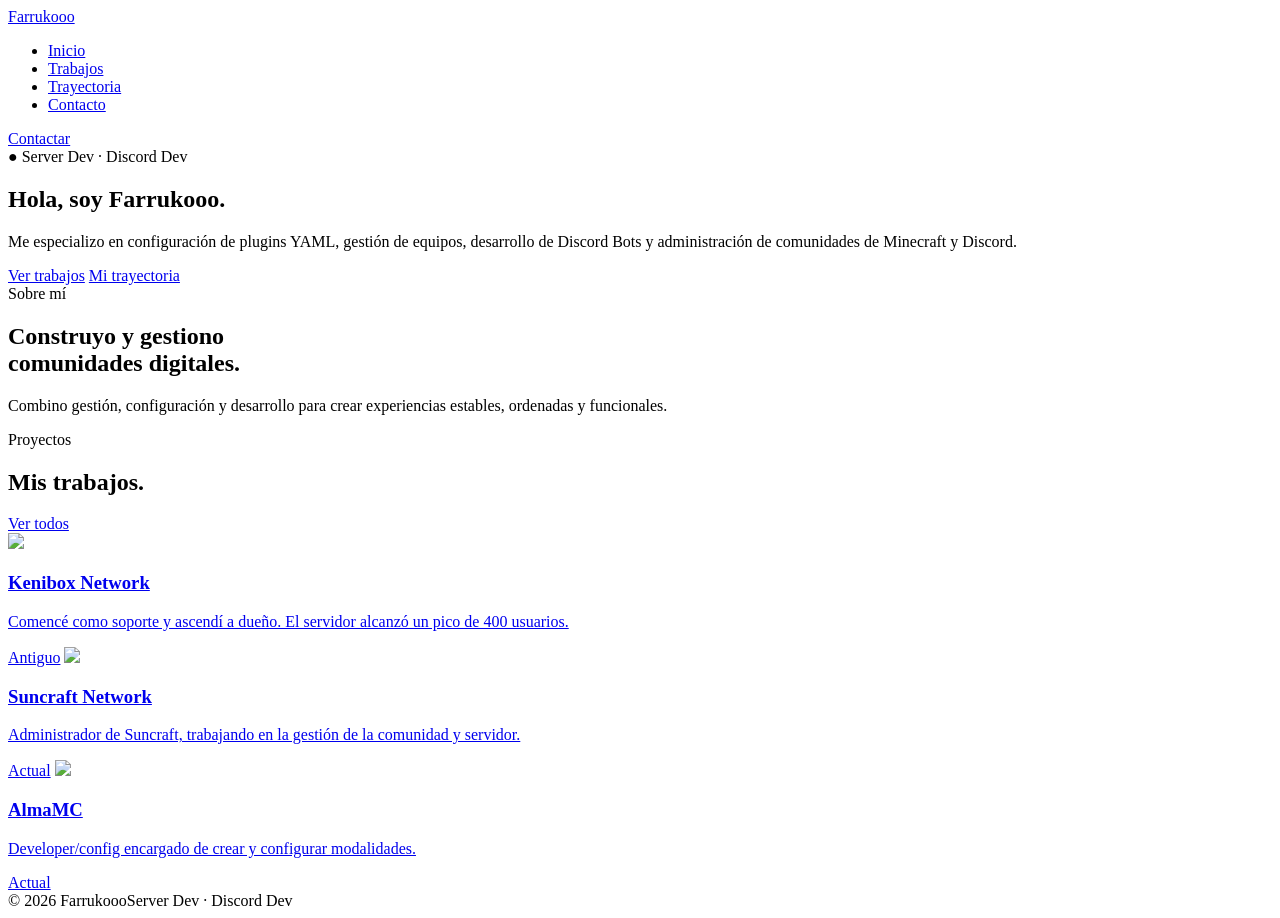
==== index.html @ a488be3b "Add files via upload" ====
<!DOCTYPE html>
<html lang="es">
<head>
<meta charset="UTF-8"><meta name="viewport" content="width=device-width,initial-scale=1.0">
<title>Farrukooo | Portafolio</title><link rel="stylesheet" href="css/style.css">
</head>
<body>
<header><div class="container navbar">
<a class="brand" href="index.html"><span class="brand-dot"></span>Farrukooo</a>
<div class="nav-wrap"><nav><ul><span class="nav-indicator"></span>
<li><a class="active" href="index.html">Inicio</a></li>
<li><a href="trabajos.html">Trabajos</a></li>
<li><a href="trayectoria.html">Trayectoria</a></li>
<li><a href="contacto.html">Contacto</a></li>
</ul></nav></div>
<a class="header-contact" href="contacto.html">Contactar</a>
</div></header>

<main>
<section class="container hero">
<div>
<div class="eyebrow reveal"><span>●</span> Server Dev · Discord Dev</div>
<h1 class="reveal delay-1">Hola, soy <span>Farrukooo</span>.</h1>
<p class="hero-copy reveal delay-2">Me especializo en configuración de plugins YAML, gestión de equipos, desarrollo de Discord Bots y administración de comunidades de Minecraft y Discord.</p>
<div class="hero-actions reveal delay-3">
<a class="btn btn-primary" href="trabajos.html">Ver trabajos</a>
<a class="btn btn-ghost" href="trayectoria.html">Mi trayectoria</a>
</div>
</div>
</section>

<section class="section container">
<div class="section-head reveal">
<div><div class="section-label">Sobre mí</div><h2>Construyo y gestiono<br>comunidades digitales.</h2></div>
<p class="section-sub">Combino gestión, configuración y desarrollo para crear experiencias estables, ordenadas y funcionales.</p>
</div>
</section>

<section class="section container">
<div class="section-head reveal"><div><div class="section-label">Proyectos</div><h2>Mis trabajos.</h2></div><a class="btn btn-ghost" href="trabajos.html">Ver todos</a></div>
<div class="grid">
<a class="card reveal" href="trabajos.html"><img class="project-icon" src="https://cdn.discordapp.com/attachments/1121531934187724883/1486123472835969155/c398f532c30b115a884fea7037d80471.png"><h3>Kenibox Network</h3><p>Comencé como soporte y ascendí a dueño. El servidor alcanzó un pico de 400 usuarios.</p><span class="tag">Antiguo</span></a>
<a class="card reveal delay-1" href="trabajos.html"><img class="project-icon" src="https://images-ext-1.discordapp.net/external/7rBYYv9gVdGNeCVzFU2LZs3egImVNwOP061Xk69FrPs/https/cdn.discordapp.com/icons/1119027195357175953/c9e4e07fd859b732202cda95d8db2d43.png"><h3>Suncraft Network</h3><p>Administrador de Suncraft, trabajando en la gestión de la comunidad y servidor.</p><span class="tag">Actual</span></a>
<a class="card reveal delay-2" href="trabajos.html"><img class="project-icon" src="https://cdn.discordapp.com/icons/1469905316601921680/dad32dfc8743d1dbb9c9a329b0631491.png"><h3>AlmaMC</h3><p>Developer/config encargado de crear y configurar modalidades.</p><span class="tag">Actual</span></a>
</div>
</section>
</main>

<footer><div class="container footer-inner"><span>© 2026 Farrukooo</span><span>Server Dev · Discord Dev</span></div></footer>
<script src="js/script.js"></script>
</body></html>
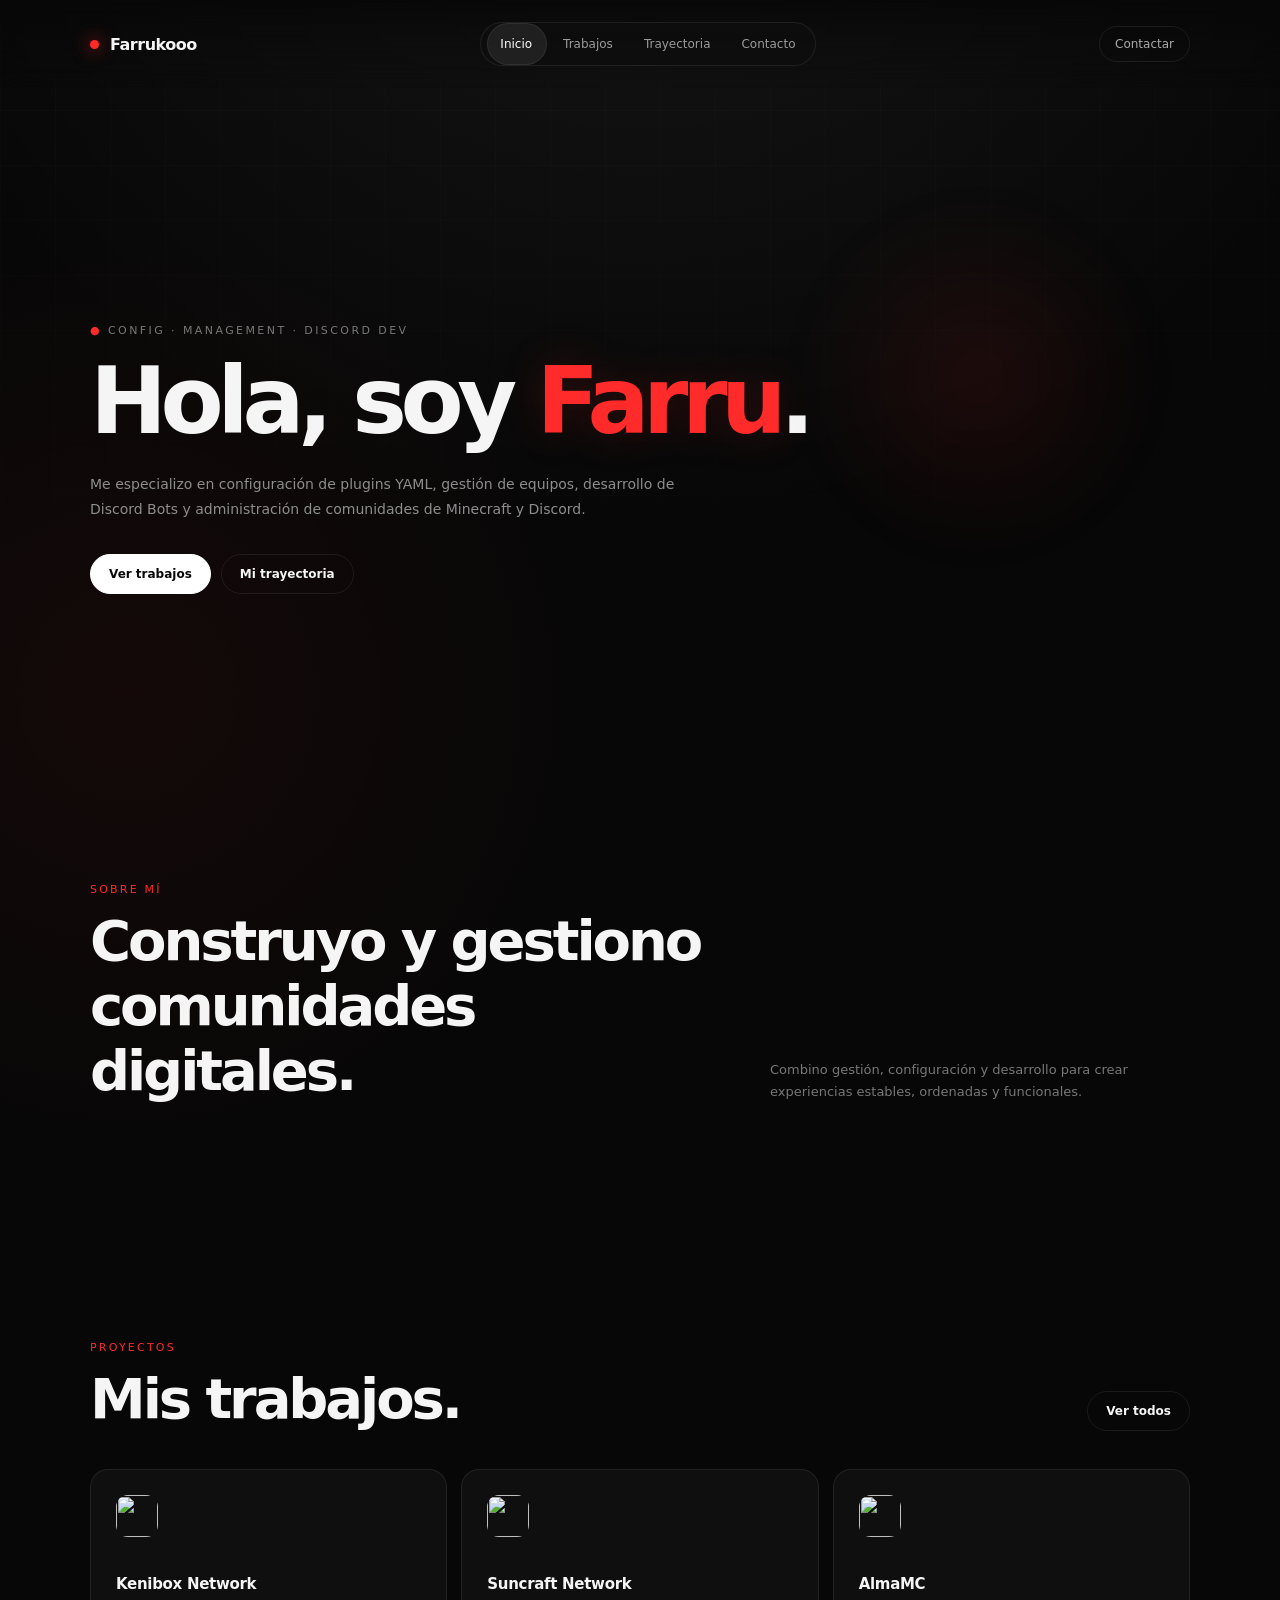
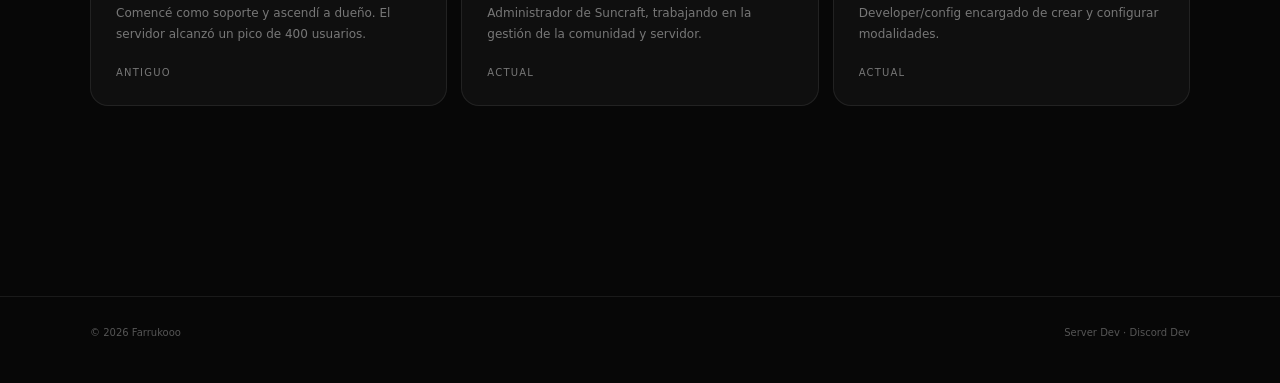
==== commit 9f77fb2a: "index.html" ====
--- a/index.html
+++ b/index.html
@@ -19,8 +19,8 @@
 <main>
 <section class="container hero">
 <div>
-<div class="eyebrow reveal"><span>●</span> Server Dev · Discord Dev</div>
-<h1 class="reveal delay-1">Hola, soy <span>Farrukooo</span>.</h1>
+<div class="eyebrow reveal"><span>●</span> Config · Management · Discord Dev</div>
+<h1 class="reveal delay-1">Hola, soy <span>Farru</span>.</h1>
 <p class="hero-copy reveal delay-2">Me especializo en configuración de plugins YAML, gestión de equipos, desarrollo de Discord Bots y administración de comunidades de Minecraft y Discord.</p>
 <div class="hero-actions reveal delay-3">
 <a class="btn btn-primary" href="trabajos.html">Ver trabajos</a>
@@ -39,7 +39,7 @@
 <section class="section container">
 <div class="section-head reveal"><div><div class="section-label">Proyectos</div><h2>Mis trabajos.</h2></div><a class="btn btn-ghost" href="trabajos.html">Ver todos</a></div>
 <div class="grid">
-<a class="card reveal" href="trabajos.html"><img class="project-icon" src="https://cdn.discordapp.com/attachments/1121531934187724883/1486123472835969155/c398f532c30b115a884fea7037d80471.png"><h3>Kenibox Network</h3><p>Comencé como soporte y ascendí a dueño. El servidor alcanzó un pico de 400 usuarios.</p><span class="tag">Antiguo</span></a>
+<a class="card reveal" href="trabajos.html"><img class="project-icon" src="https://cdn.discordapp.com/attachments/1279228651912691814/1484969242930446516/91d2104d9468480e73dc5f274637cafa.png?ex=6a776960&is=6a7617e0&hm=86811c9f362eccd305f2cf1ec23b2fd06a97185803f01116e58ed670fdaf4f70&"><h3>Kenibox Network</h3><p>Comencé como soporte y ascendí a dueño. El servidor alcanzó un pico de 400 usuarios.</p><span class="tag">Antiguo</span></a>
 <a class="card reveal delay-1" href="trabajos.html"><img class="project-icon" src="https://images-ext-1.discordapp.net/external/7rBYYv9gVdGNeCVzFU2LZs3egImVNwOP061Xk69FrPs/https/cdn.discordapp.com/icons/1119027195357175953/c9e4e07fd859b732202cda95d8db2d43.png"><h3>Suncraft Network</h3><p>Administrador de Suncraft, trabajando en la gestión de la comunidad y servidor.</p><span class="tag">Actual</span></a>
 <a class="card reveal delay-2" href="trabajos.html"><img class="project-icon" src="https://cdn.discordapp.com/icons/1469905316601921680/dad32dfc8743d1dbb9c9a329b0631491.png"><h3>AlmaMC</h3><p>Developer/config encargado de crear y configurar modalidades.</p><span class="tag">Actual</span></a>
 </div>
--- a/css/style.css
+++ b/css/style.css
@@ -0,0 +1,164 @@
+
+@import url('https://fonts.googleapis.com/css2?family=Inter:wght@400;500;600;700;800&display=swap');
+
+:root{
+  --bg:#070707;
+  --bg-soft:#0b0b0b;
+  --panel:rgba(255,255,255,.035);
+  --panel-hover:rgba(255,255,255,.06);
+  --line:rgba(255,255,255,.08);
+  --text:#f5f5f5;
+  --muted:#8f8f8f;
+  --red:#ff2a2a;
+  --red-soft:rgba(255,42,42,.12);
+  --ease:cubic-bezier(.22,1,.36,1);
+}
+
+*{box-sizing:border-box;margin:0;padding:0}
+html{scroll-behavior:smooth}
+body{
+  min-height:100vh;
+  background:
+    radial-gradient(circle at 50% -15%,rgba(255,255,255,.07),transparent 35%),
+    radial-gradient(circle at 10% 35%,rgba(255,42,42,.055),transparent 28%),
+    var(--bg);
+  color:var(--text);
+  font-family:Inter,system-ui,sans-serif;
+  overflow-x:hidden;
+}
+body::before{
+  content:"";
+  position:fixed;inset:0;pointer-events:none;z-index:-1;
+  background-image:linear-gradient(rgba(255,255,255,.018) 1px,transparent 1px),
+                   linear-gradient(90deg,rgba(255,255,255,.018) 1px,transparent 1px);
+  background-size:55px 55px;
+  mask-image:linear-gradient(to bottom,black,transparent 80%);
+}
+a{color:inherit;text-decoration:none}
+.container{width:min(1100px,calc(100% - 40px));margin:auto}
+
+header{
+  position:fixed;top:0;left:0;width:100%;z-index:50;
+  padding:22px 0;
+  background:linear-gradient(to bottom,rgba(7,7,7,.9),rgba(7,7,7,.35),transparent);
+  backdrop-filter:blur(12px);
+}
+.navbar{display:flex;align-items:center;justify-content:space-between;gap:25px}
+.brand{display:flex;align-items:center;gap:11px;font-weight:700;letter-spacing:-.03em}
+.brand-dot{width:9px;height:9px;border-radius:50%;background:var(--red);box-shadow:0 0 18px var(--red)}
+.nav-wrap{position:relative}
+nav ul{display:flex;gap:3px;list-style:none;padding:5px;border:1px solid var(--line);background:rgba(15,15,15,.72);border-radius:999px;position:relative;isolation:isolate}
+nav a{display:block;padding:9px 14px;color:#9b9b9b;font-size:12px;font-weight:500;position:relative;z-index:2;transition:color .25s ease}
+nav a:hover,nav a.active{color:#fff}
+.nav-indicator{
+  position:absolute;left:0;top:0;height:100%;width:0;z-index:1;
+  background:rgba(255,255,255,.08);border:1px solid rgba(255,255,255,.07);
+  border-radius:999px;pointer-events:none;
+  transition:left .45s var(--ease),width .45s var(--ease),opacity .25s ease;
+}
+.header-contact{
+  font-size:12px;color:#aaa;padding:10px 15px;border:1px solid var(--line);
+  border-radius:999px;transition:.3s var(--ease)
+}
+.header-contact:hover{color:#fff;border-color:rgba(255,255,255,.2);transform:translateY(-2px)}
+
+main{padding-top:135px;padding-bottom:90px}
+.hero{min-height:72vh;display:flex;align-items:center;position:relative}
+.hero::after{
+  content:"";position:absolute;width:380px;height:380px;right:2%;top:8%;
+  background:radial-gradient(circle,rgba(255,42,42,.09),transparent 68%);
+  filter:blur(20px);pointer-events:none
+}
+.eyebrow{font-size:11px;text-transform:uppercase;letter-spacing:.22em;color:#777;margin-bottom:22px}
+.eyebrow span{color:var(--red)}
+h1{font-size:clamp(48px,8vw,92px);line-height:.93;letter-spacing:-.07em;max-width:850px}
+.hero h1 span{color:var(--red);text-shadow:0 0 45px rgba(255,42,42,.18)}
+.hero-copy{max-width:620px;margin-top:28px;color:#8d8d8d;font-size:14px;line-height:1.8}
+.hero-actions{display:flex;gap:10px;margin-top:32px}
+.btn{padding:12px 18px;border-radius:999px;border:1px solid var(--line);font-size:12px;font-weight:600;transition:.35s var(--ease)}
+.btn-primary{background:#fff;color:#080808;border-color:#fff}
+.btn:hover{transform:translateY(-3px)}
+.btn-primary:hover{box-shadow:0 12px 35px rgba(255,255,255,.1)}
+.btn-ghost:hover{background:var(--panel-hover);border-color:rgba(255,255,255,.2)}
+
+.section{padding:100px 0}
+.section-head{display:flex;align-items:end;justify-content:space-between;gap:30px;margin-bottom:38px}
+.section-label{font-size:11px;color:var(--red);letter-spacing:.2em;text-transform:uppercase;margin-bottom:12px}
+h2{font-size:clamp(32px,5vw,56px);letter-spacing:-.055em}
+.section-sub{max-width:420px;color:#777;font-size:13px;line-height:1.7}
+
+.grid{display:grid;grid-template-columns:repeat(3,1fr);gap:14px}
+.card{
+  border:1px solid var(--line);background:var(--panel);border-radius:18px;padding:25px;
+  transition:transform .5s var(--ease),background .35s ease,border-color .35s ease;
+  position:relative;overflow:hidden
+}
+.card::before{
+  content:"";position:absolute;width:180px;height:180px;left:var(--mx,50%);top:var(--my,50%);
+  transform:translate(-50%,-50%);background:radial-gradient(circle,rgba(255,255,255,.07),transparent 65%);
+  opacity:0;transition:opacity .35s ease;pointer-events:none
+}
+.card:hover{transform:translateY(-7px);background:var(--panel-hover);border-color:rgba(255,255,255,.14)}
+.card:hover::before{opacity:1}
+.project-icon{width:42px;height:42px;border-radius:12px;object-fit:cover;margin-bottom:38px}
+.card h3{font-size:15px;letter-spacing:-.02em;margin-bottom:10px}
+.card p{font-size:12px;color:#777;line-height:1.75}
+.card .tag{display:inline-block;margin-top:22px;color:#777;font-size:10px;text-transform:uppercase;letter-spacing:.12em}
+
+.timeline{display:flex;flex-direction:column;position:relative}
+.timeline::before{content:"";position:absolute;left:8px;top:10px;bottom:10px;width:1px;background:var(--line)}
+.timeline-item{display:grid;grid-template-columns:35px 150px 1fr;gap:25px;padding:0 0 65px;position:relative}
+.timeline-dot{width:17px;height:17px;border-radius:50%;background:var(--bg);border:1px solid #444;position:relative;z-index:2;margin-top:3px}
+.timeline-item:first-child .timeline-dot{background:var(--red);border-color:var(--red);box-shadow:0 0 22px rgba(255,42,42,.35)}
+.timeline-date{font-size:10px;text-transform:uppercase;letter-spacing:.14em;color:#555;padding-top:3px}
+.timeline-content{display:grid;grid-template-columns:52px 1fr;gap:18px}
+.timeline-logo{width:52px;height:52px;border-radius:14px;object-fit:cover;border:1px solid var(--line)}
+.timeline-content h3{font-size:16px;margin-bottom:6px}
+.timeline-role{font-size:11px;color:var(--red);margin-bottom:12px}
+.timeline-content p{font-size:12px;color:#777;line-height:1.75;max-width:650px}
+
+.contact-box{
+  border:1px solid var(--line);border-radius:22px;padding:45px;
+  background:linear-gradient(135deg,rgba(255,255,255,.05),rgba(255,255,255,.015));
+  display:flex;justify-content:space-between;align-items:center;gap:30px
+}
+.contact-box p{color:#777;font-size:13px;line-height:1.7;max-width:520px}
+.socials{display:flex;gap:8px;flex-wrap:wrap}
+.social{padding:11px 15px;border:1px solid var(--line);border-radius:999px;font-size:11px;color:#999;transition:.3s}
+.social:hover{color:#fff;background:var(--panel-hover);transform:translateY(-2px)}
+
+.page-intro{padding:60px 0 75px}
+.page-intro h1{font-size:clamp(45px,7vw,76px)}
+.page-intro p{margin-top:22px;color:#777;max-width:580px;font-size:13px;line-height:1.8}
+footer{padding:30px 0 45px;border-top:1px solid var(--line);color:#555;font-size:10px}
+.footer-inner{display:flex;justify-content:space-between;gap:20px}
+
+.reveal{opacity:0;transform:translateY(25px);transition:opacity .8s var(--ease),transform .8s var(--ease)}
+.reveal.visible{opacity:1;transform:none}
+.delay-1{transition-delay:.08s}.delay-2{transition-delay:.16s}.delay-3{transition-delay:.24s}
+
+@media(max-width:850px){
+  .header-contact{display:none}
+  nav a{padding:8px 9px}
+  .grid{grid-template-columns:1fr}
+  .timeline-item{grid-template-columns:25px 1fr}
+  .timeline-date{grid-column:2;grid-row:1}
+  .timeline-content{grid-column:2}
+  .contact-box{flex-direction:column;align-items:flex-start}
+}
+@media(max-width:620px){
+  .container{width:min(100% - 24px,1100px)}
+  header{padding:15px 0}
+  .brand{display:none}
+  .navbar{justify-content:center}
+  nav ul{max-width:100%;overflow-x:auto}
+  nav a{white-space:nowrap;font-size:10px;padding:8px}
+  main{padding-top:105px}
+  .hero{min-height:75vh}
+  .hero-actions{flex-wrap:wrap}
+  .section{padding:70px 0}
+  .section-head{display:block}
+  .section-sub{margin-top:15px}
+  .contact-box{padding:28px}
+  .footer-inner{flex-direction:column}
+}
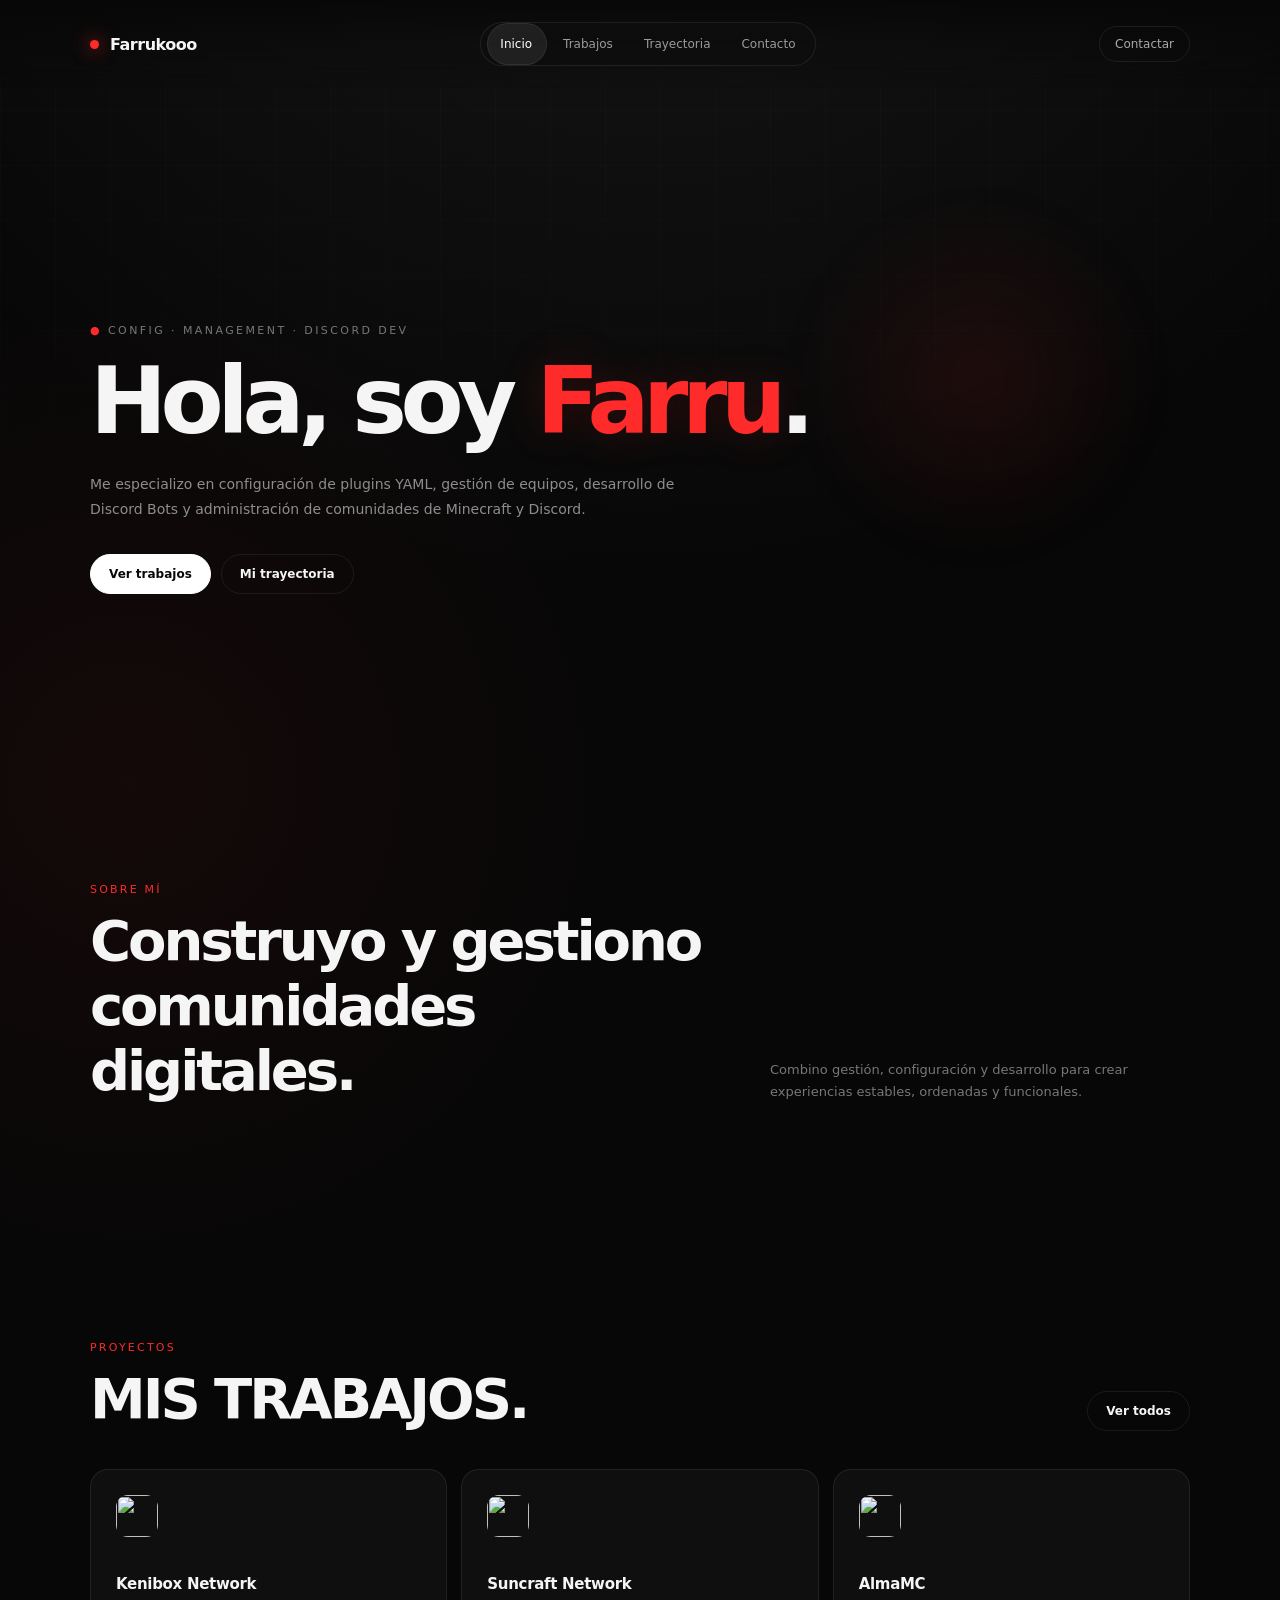
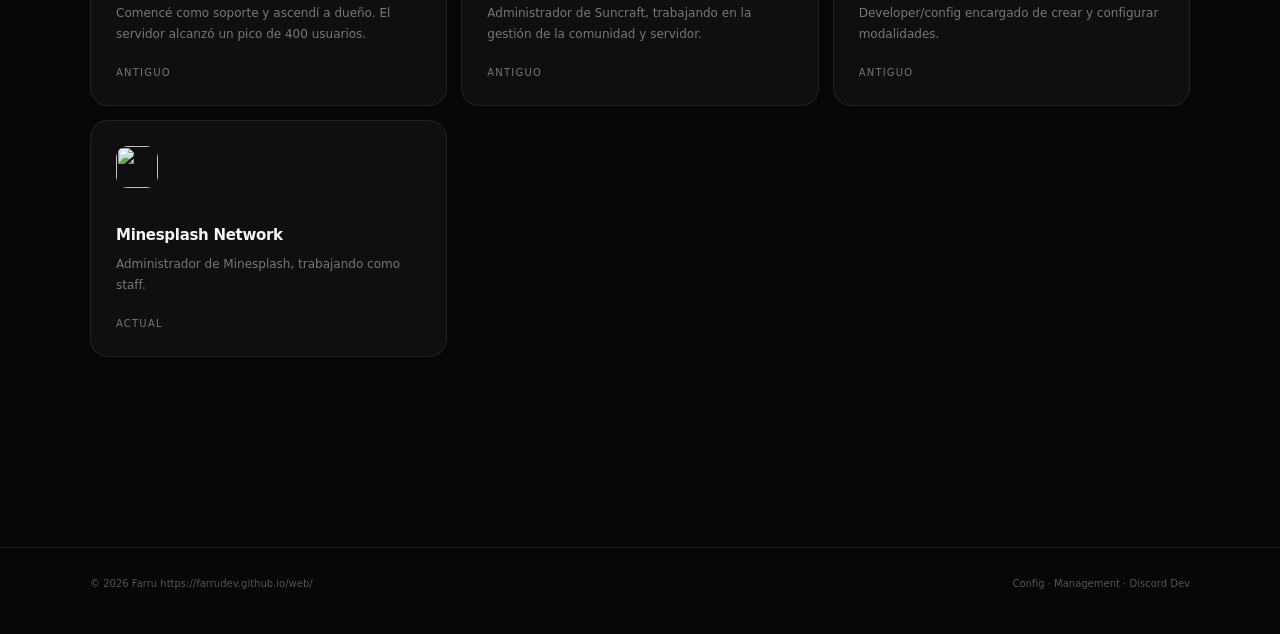
==== commit 36b80bd9: "index.html" ====
--- a/index.html
+++ b/index.html
@@ -37,15 +37,16 @@
 </section>
 
 <section class="section container">
-<div class="section-head reveal"><div><div class="section-label">Proyectos</div><h2>Mis trabajos.</h2></div><a class="btn btn-ghost" href="trabajos.html">Ver todos</a></div>
+<div class="section-head reveal"><div><div class="section-label">Proyectos</div><h2>MIS TRABAJOS.</h2></div><a class="btn btn-ghost" href="trabajos.html">Ver todos</a></div>
 <div class="grid">
 <a class="card reveal" href="trabajos.html"><img class="project-icon" src="https://cdn.discordapp.com/attachments/1279228651912691814/1484969242930446516/91d2104d9468480e73dc5f274637cafa.png?ex=6a776960&is=6a7617e0&hm=86811c9f362eccd305f2cf1ec23b2fd06a97185803f01116e58ed670fdaf4f70&"><h3>Kenibox Network</h3><p>Comencé como soporte y ascendí a dueño. El servidor alcanzó un pico de 400 usuarios.</p><span class="tag">Antiguo</span></a>
-<a class="card reveal delay-1" href="trabajos.html"><img class="project-icon" src="https://images-ext-1.discordapp.net/external/7rBYYv9gVdGNeCVzFU2LZs3egImVNwOP061Xk69FrPs/https/cdn.discordapp.com/icons/1119027195357175953/c9e4e07fd859b732202cda95d8db2d43.png"><h3>Suncraft Network</h3><p>Administrador de Suncraft, trabajando en la gestión de la comunidad y servidor.</p><span class="tag">Actual</span></a>
-<a class="card reveal delay-2" href="trabajos.html"><img class="project-icon" src="https://cdn.discordapp.com/icons/1469905316601921680/dad32dfc8743d1dbb9c9a329b0631491.png"><h3>AlmaMC</h3><p>Developer/config encargado de crear y configurar modalidades.</p><span class="tag">Actual</span></a>
+<a class="card reveal delay-1" href="trabajos.html"><img class="project-icon" src="https://cdn.discordapp.com/attachments/1279228651912691814/1535463228757512263/a731b424c4fe51be01644e67b7c443ba.png?ex=6a77db11&is=6a768991&hm=aee3e622f721cf23b0712ce2d8bd693a547e7946cfc97da3a3ff3fc44b52e5b1&"><h3>Suncraft Network</h3><p>Administrador de Suncraft, trabajando en la gestión de la comunidad y servidor.</p><span class="tag">Antiguo</span></a>
+<a class="card reveal delay-2" href="trabajos.html"><img class="project-icon" src="https://cdn.discordapp.com/attachments/1279228651912691814/1535463744006660156/IMG_6099.png?ex=6a77db8c&is=6a768a0c&hm=e61f43c247a46201ec07eb278e53de675bea23cb041dd455c712410072b2e92c&"><h3>AlmaMC</h3><p>Developer/config encargado de crear y configurar modalidades.</p><span class="tag">Antiguo</span></a>
+<a class="card reveal delay-3" href="trabajos.html"><img class="project-icon" src="https://cdn.discordapp.com/attachments/1279228651912691814/1535463228757512263/a731b424c4fe51be01644e67b7c443ba.png?ex=6a77db11&is=6a768991&hm=aee3e622f721cf23b0712ce2d8bd693a547e7946cfc97da3a3ff3fc44b52e5b1&"><h3>Minesplash Network</h3><p>Administrador de Minesplash, trabajando como staff.</p><span class="tag">Actual</span></a>
 </div>
 </section>
 </main>
 
-<footer><div class="container footer-inner"><span>© 2026 Farrukooo</span><span>Server Dev · Discord Dev</span></div></footer>
+<footer><div class="container footer-inner"><span>© 2026 Farru https://farrudev.github.io/web/</span><span>Config · Management · Discord Dev</span></div></footer>
 <script src="js/script.js"></script>
 </body></html>
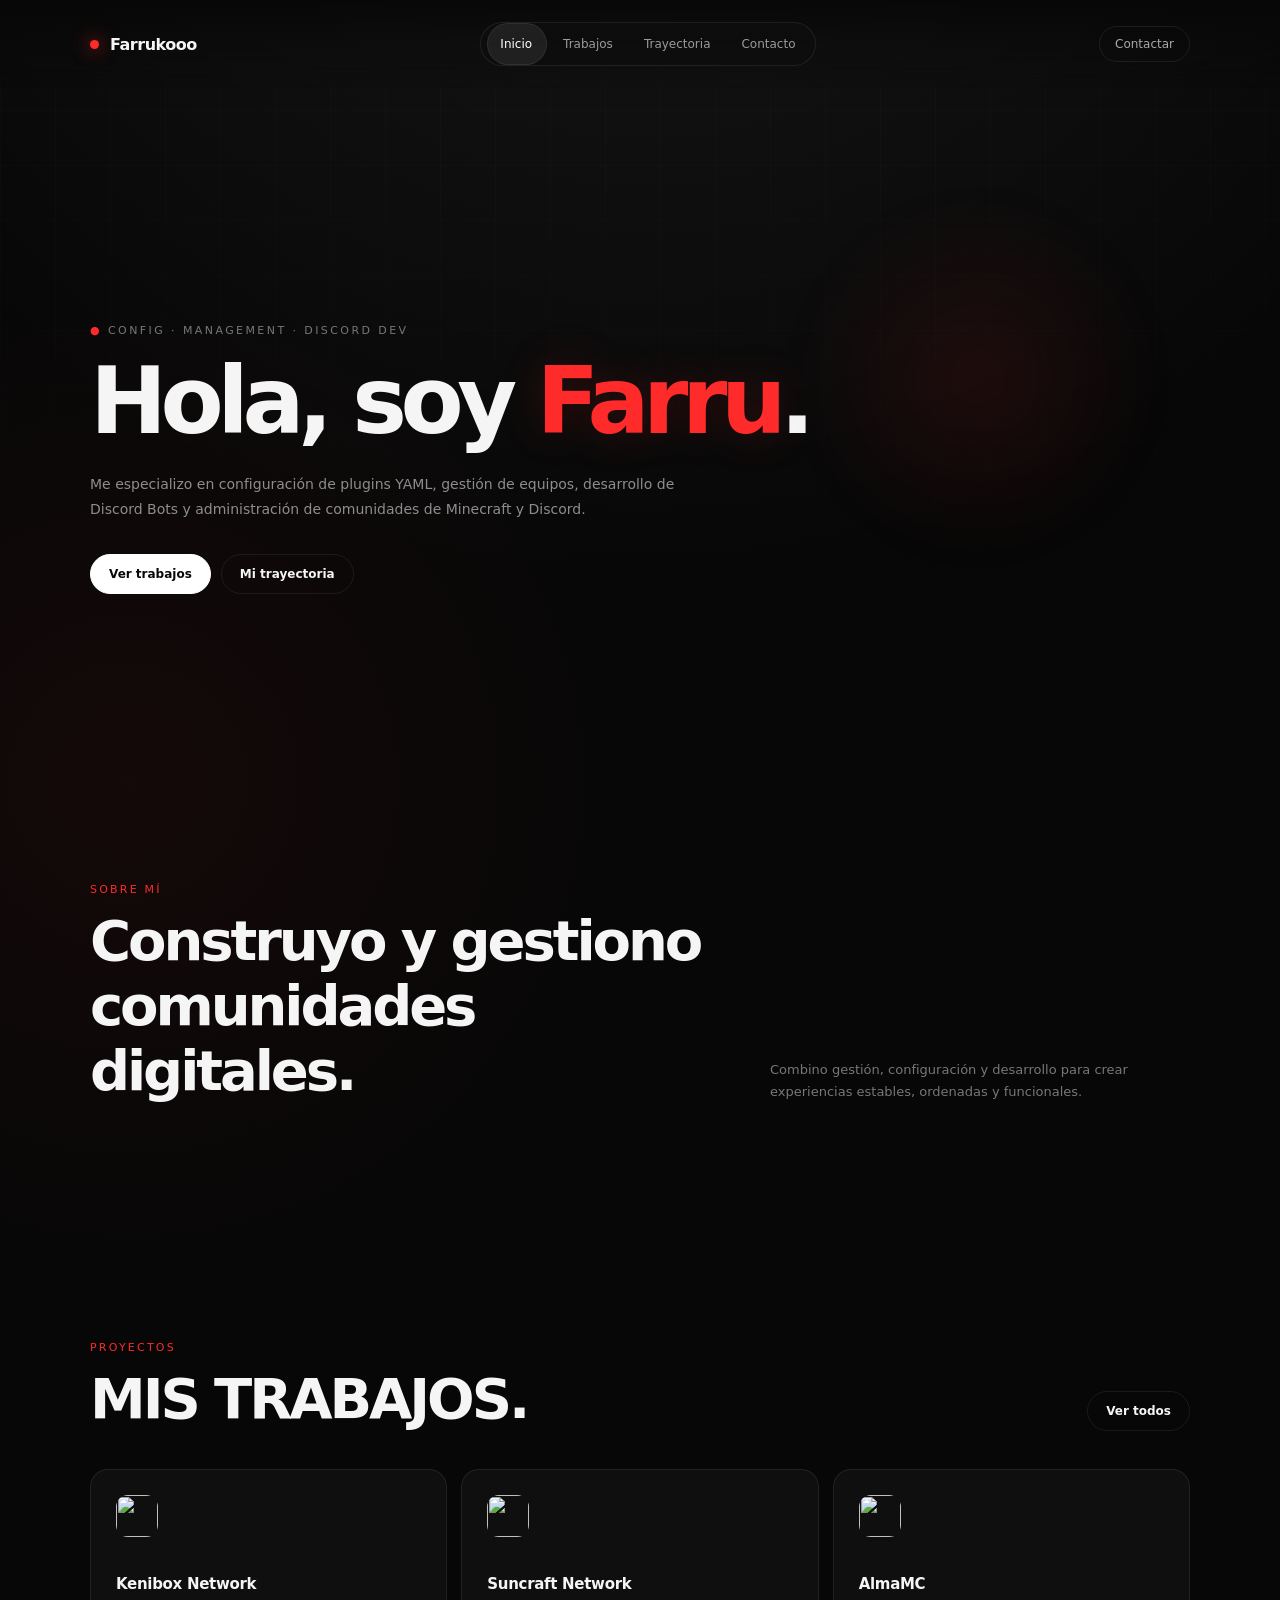
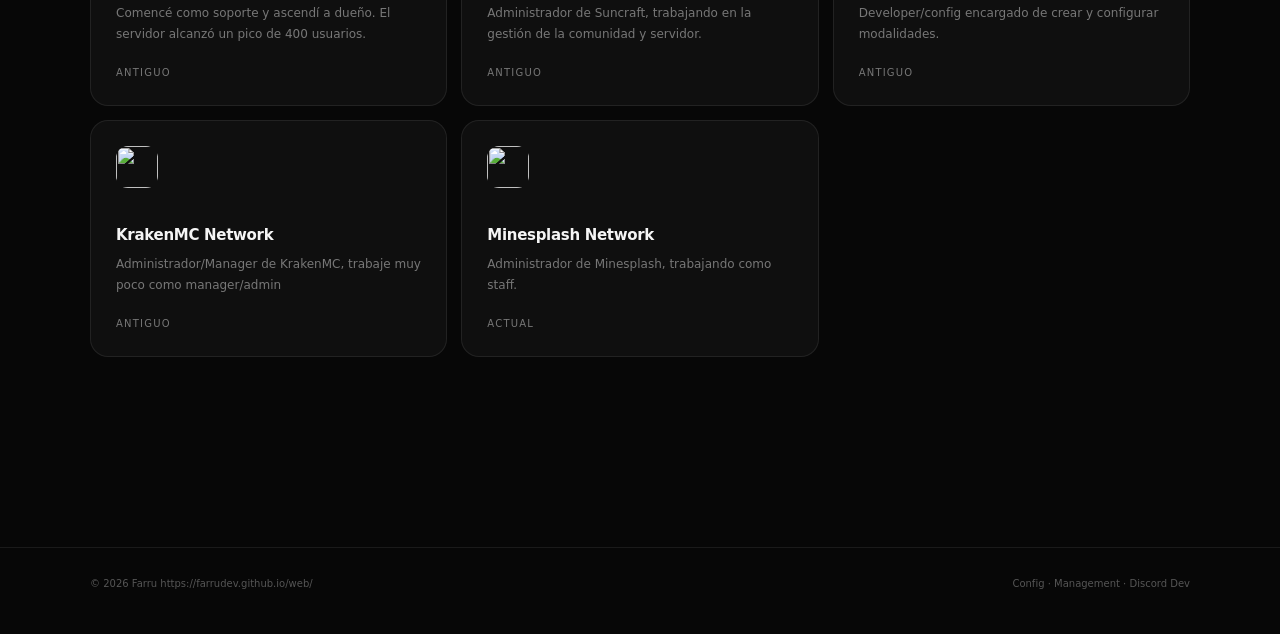
==== commit fe2fb5a8: "index.html" ====
--- a/index.html
+++ b/index.html
@@ -42,7 +42,8 @@
 <a class="card reveal" href="trabajos.html"><img class="project-icon" src="https://cdn.discordapp.com/attachments/1279228651912691814/1484969242930446516/91d2104d9468480e73dc5f274637cafa.png?ex=6a776960&is=6a7617e0&hm=86811c9f362eccd305f2cf1ec23b2fd06a97185803f01116e58ed670fdaf4f70&"><h3>Kenibox Network</h3><p>Comencé como soporte y ascendí a dueño. El servidor alcanzó un pico de 400 usuarios.</p><span class="tag">Antiguo</span></a>
 <a class="card reveal delay-1" href="trabajos.html"><img class="project-icon" src="https://cdn.discordapp.com/attachments/1279228651912691814/1535463228757512263/a731b424c4fe51be01644e67b7c443ba.png?ex=6a77db11&is=6a768991&hm=aee3e622f721cf23b0712ce2d8bd693a547e7946cfc97da3a3ff3fc44b52e5b1&"><h3>Suncraft Network</h3><p>Administrador de Suncraft, trabajando en la gestión de la comunidad y servidor.</p><span class="tag">Antiguo</span></a>
 <a class="card reveal delay-2" href="trabajos.html"><img class="project-icon" src="https://cdn.discordapp.com/attachments/1279228651912691814/1535463744006660156/IMG_6099.png?ex=6a77db8c&is=6a768a0c&hm=e61f43c247a46201ec07eb278e53de675bea23cb041dd455c712410072b2e92c&"><h3>AlmaMC</h3><p>Developer/config encargado de crear y configurar modalidades.</p><span class="tag">Antiguo</span></a>
-<a class="card reveal delay-3" href="trabajos.html"><img class="project-icon" src="https://cdn.discordapp.com/attachments/1279228651912691814/1535463228757512263/a731b424c4fe51be01644e67b7c443ba.png?ex=6a77db11&is=6a768991&hm=aee3e622f721cf23b0712ce2d8bd693a547e7946cfc97da3a3ff3fc44b52e5b1&"><h3>Minesplash Network</h3><p>Administrador de Minesplash, trabajando como staff.</p><span class="tag">Actual</span></a>
+<a class="card reveal delay-3" href="trabajos.html"><img class="project-icon" src="https://cdn.discordapp.com/attachments/1279228651912691814/1535466307657535508/IMG_6102.png?ex=6a77ddef&is=6a768c6f&hm=d0c5a6212befbe224fab7ac517102175bab7ecda248deed31b19d912b2db5121&"><h3>KrakenMC Network</h3><p>Administrador/Manager de KrakenMC, trabaje muy poco como manager/admin </p><span class="tag">Antiguo</span></a>
+<a class="card reveal delay-4" href="trabajos.html"><img class="project-icon" src="https://cdn.discordapp.com/attachments/1279228651912691814/1535465543039979621/c69d07582a8670f1c52dfa26e9a81655.png?ex=6a77dd39&is=6a768bb9&hm=ea57f1e38b7a8fd33c5d6072be584e512535c77353ebbf00192a6bf363bd99e8&"><h3>Minesplash Network</h3><p>Administrador de Minesplash, trabajando como staff.</p><span class="tag">Actual</span></a>  
 </div>
 </section>
 </main>
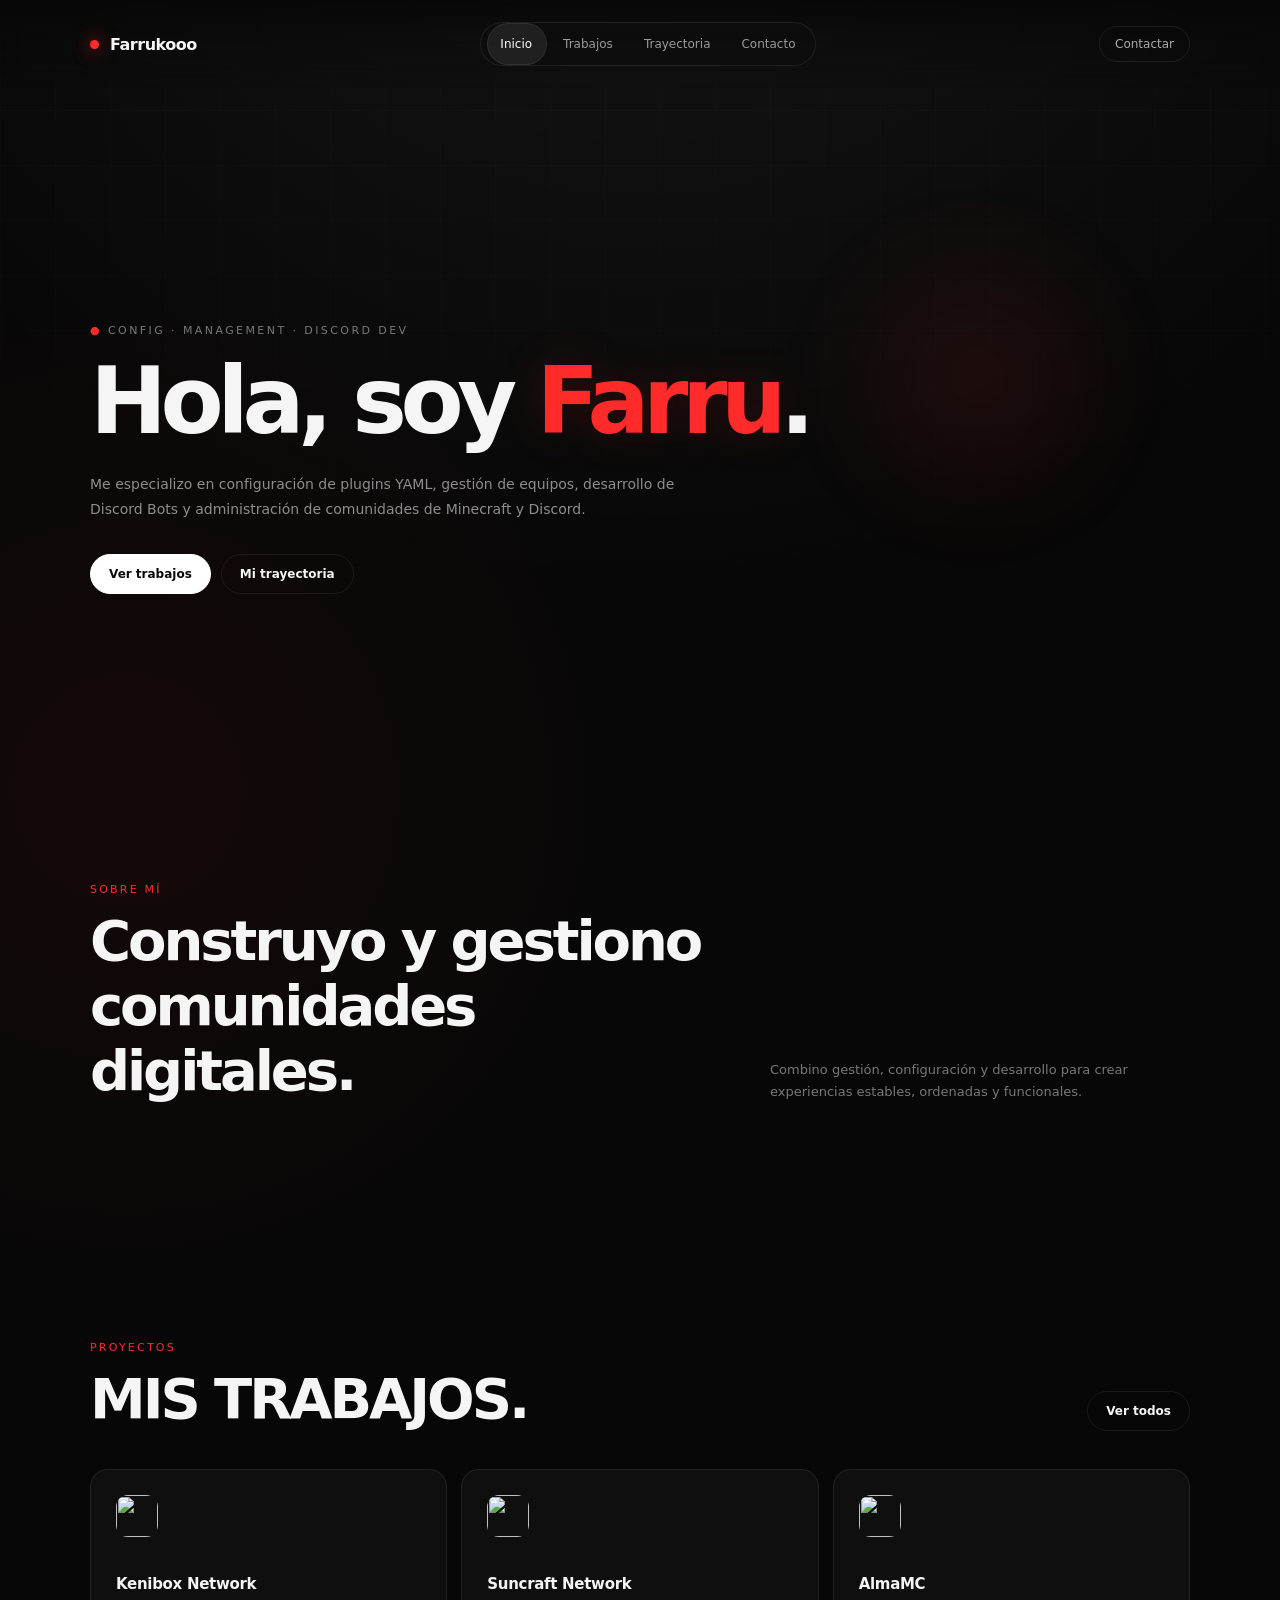
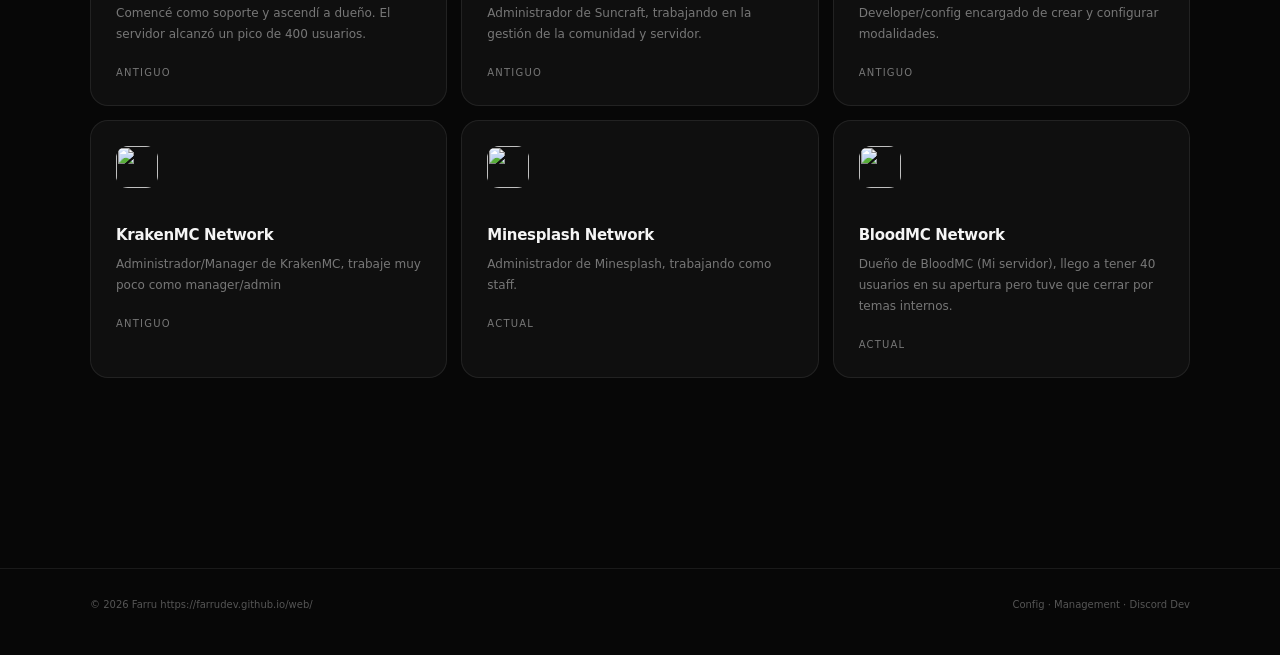
==== commit 28610127: "index.html" ====
--- a/index.html
+++ b/index.html
@@ -43,7 +43,8 @@
 <a class="card reveal delay-1" href="trabajos.html"><img class="project-icon" src="https://cdn.discordapp.com/attachments/1279228651912691814/1535463228757512263/a731b424c4fe51be01644e67b7c443ba.png?ex=6a77db11&is=6a768991&hm=aee3e622f721cf23b0712ce2d8bd693a547e7946cfc97da3a3ff3fc44b52e5b1&"><h3>Suncraft Network</h3><p>Administrador de Suncraft, trabajando en la gestión de la comunidad y servidor.</p><span class="tag">Antiguo</span></a>
 <a class="card reveal delay-2" href="trabajos.html"><img class="project-icon" src="https://cdn.discordapp.com/attachments/1279228651912691814/1535463744006660156/IMG_6099.png?ex=6a77db8c&is=6a768a0c&hm=e61f43c247a46201ec07eb278e53de675bea23cb041dd455c712410072b2e92c&"><h3>AlmaMC</h3><p>Developer/config encargado de crear y configurar modalidades.</p><span class="tag">Antiguo</span></a>
 <a class="card reveal delay-3" href="trabajos.html"><img class="project-icon" src="https://cdn.discordapp.com/attachments/1279228651912691814/1535466307657535508/IMG_6102.png?ex=6a77ddef&is=6a768c6f&hm=d0c5a6212befbe224fab7ac517102175bab7ecda248deed31b19d912b2db5121&"><h3>KrakenMC Network</h3><p>Administrador/Manager de KrakenMC, trabaje muy poco como manager/admin </p><span class="tag">Antiguo</span></a>
-<a class="card reveal delay-4" href="trabajos.html"><img class="project-icon" src="https://cdn.discordapp.com/attachments/1279228651912691814/1535465543039979621/c69d07582a8670f1c52dfa26e9a81655.png?ex=6a77dd39&is=6a768bb9&hm=ea57f1e38b7a8fd33c5d6072be584e512535c77353ebbf00192a6bf363bd99e8&"><h3>Minesplash Network</h3><p>Administrador de Minesplash, trabajando como staff.</p><span class="tag">Actual</span></a>  
+<a class="card reveal delay-4" href="trabajos.html"><img class="project-icon" src="https://cdn.discordapp.com/attachments/1279228651912691814/1535465543039979621/c69d07582a8670f1c52dfa26e9a81655.png?ex=6a77dd39&is=6a768bb9&hm=ea57f1e38b7a8fd33c5d6072be584e512535c77353ebbf00192a6bf363bd99e8&"><h3>Minesplash Network</h3><p>Administrador de Minesplash, trabajando como staff.</p><span class="tag">Actual</span></a>
+<a class="card reveal delay-5" href="trabajos.html"><img class="project-icon" src="https://cdn.discordapp.com/attachments/1279228651912691814/1535467382892527707/512_1_1.png?ex=6a77deef&is=6a768d6f&hm=c98a51540b85c20b47b545c5f9e765171a23b90a5f2d02a99d8b83a7daf82c6e&"><h3>BloodMC Network</h3><p>Dueño de BloodMC (Mi servidor), llego a tener 40 usuarios en su apertura pero tuve que cerrar por temas internos.</p><span class="tag">Actual</span></a>  
 </div>
 </section>
 </main>
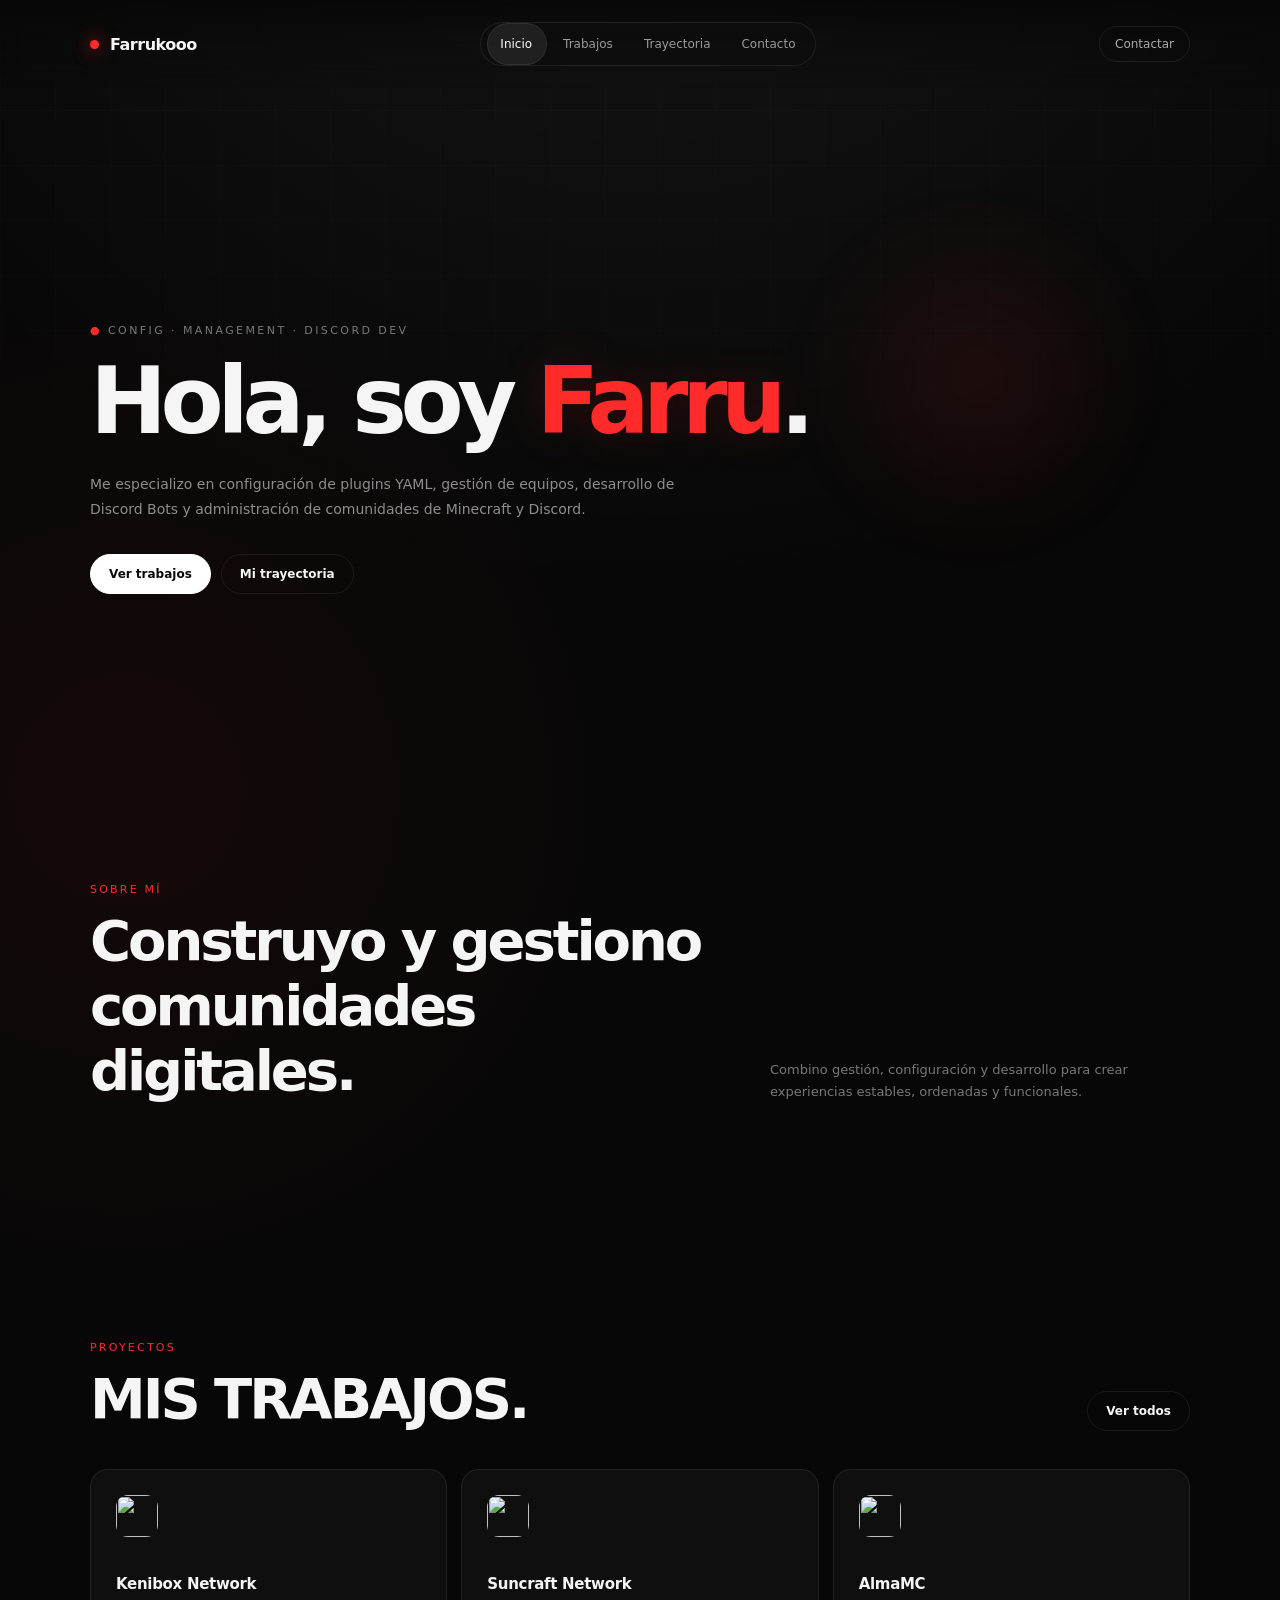
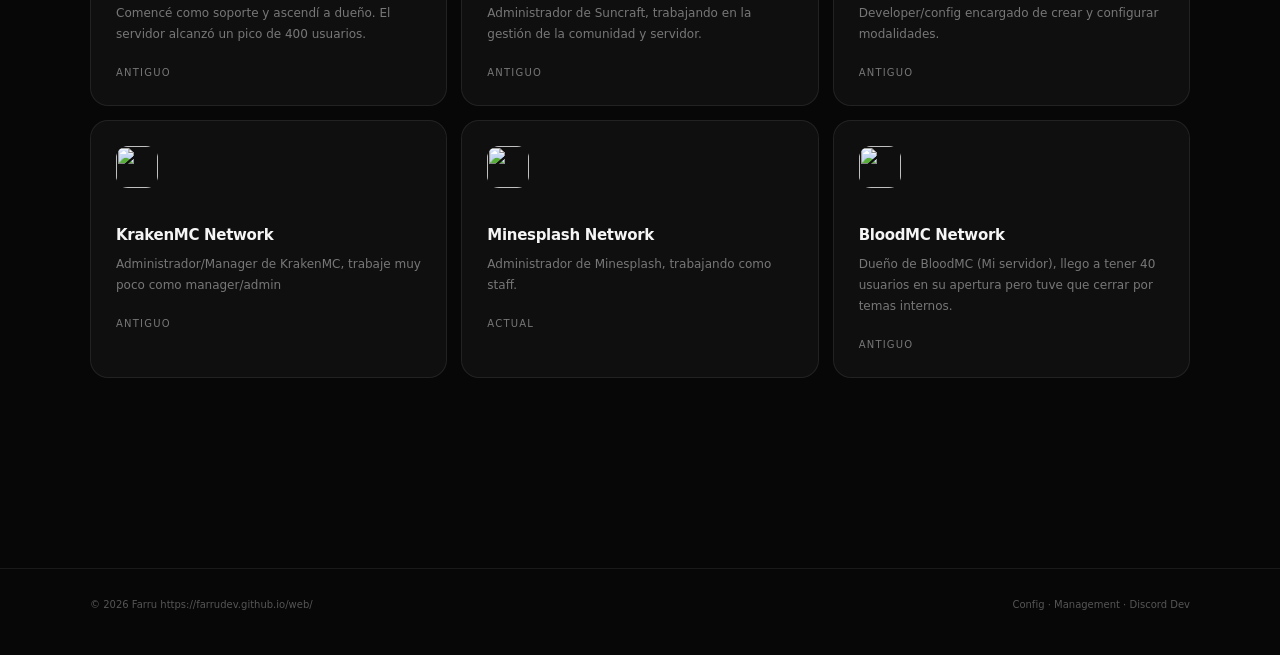
==== commit 6fdb8d53: "index.html" ====
--- a/index.html
+++ b/index.html
@@ -44,7 +44,7 @@
 <a class="card reveal delay-2" href="trabajos.html"><img class="project-icon" src="https://cdn.discordapp.com/attachments/1279228651912691814/1535463744006660156/IMG_6099.png?ex=6a77db8c&is=6a768a0c&hm=e61f43c247a46201ec07eb278e53de675bea23cb041dd455c712410072b2e92c&"><h3>AlmaMC</h3><p>Developer/config encargado de crear y configurar modalidades.</p><span class="tag">Antiguo</span></a>
 <a class="card reveal delay-3" href="trabajos.html"><img class="project-icon" src="https://cdn.discordapp.com/attachments/1279228651912691814/1535466307657535508/IMG_6102.png?ex=6a77ddef&is=6a768c6f&hm=d0c5a6212befbe224fab7ac517102175bab7ecda248deed31b19d912b2db5121&"><h3>KrakenMC Network</h3><p>Administrador/Manager de KrakenMC, trabaje muy poco como manager/admin </p><span class="tag">Antiguo</span></a>
 <a class="card reveal delay-4" href="trabajos.html"><img class="project-icon" src="https://cdn.discordapp.com/attachments/1279228651912691814/1535465543039979621/c69d07582a8670f1c52dfa26e9a81655.png?ex=6a77dd39&is=6a768bb9&hm=ea57f1e38b7a8fd33c5d6072be584e512535c77353ebbf00192a6bf363bd99e8&"><h3>Minesplash Network</h3><p>Administrador de Minesplash, trabajando como staff.</p><span class="tag">Actual</span></a>
-<a class="card reveal delay-5" href="trabajos.html"><img class="project-icon" src="https://cdn.discordapp.com/attachments/1279228651912691814/1535467382892527707/512_1_1.png?ex=6a77deef&is=6a768d6f&hm=c98a51540b85c20b47b545c5f9e765171a23b90a5f2d02a99d8b83a7daf82c6e&"><h3>BloodMC Network</h3><p>Dueño de BloodMC (Mi servidor), llego a tener 40 usuarios en su apertura pero tuve que cerrar por temas internos.</p><span class="tag">Actual</span></a>  
+<a class="card reveal delay-5" href="trabajos.html"><img class="project-icon" src="https://cdn.discordapp.com/attachments/1279228651912691814/1535467382892527707/512_1_1.png?ex=6a77deef&is=6a768d6f&hm=c98a51540b85c20b47b545c5f9e765171a23b90a5f2d02a99d8b83a7daf82c6e&"><h3>BloodMC Network</h3><p>Dueño de BloodMC (Mi servidor), llego a tener 40 usuarios en su apertura pero tuve que cerrar por temas internos.</p><span class="tag">Antiguo</span></a>  
 </div>
 </section>
 </main>
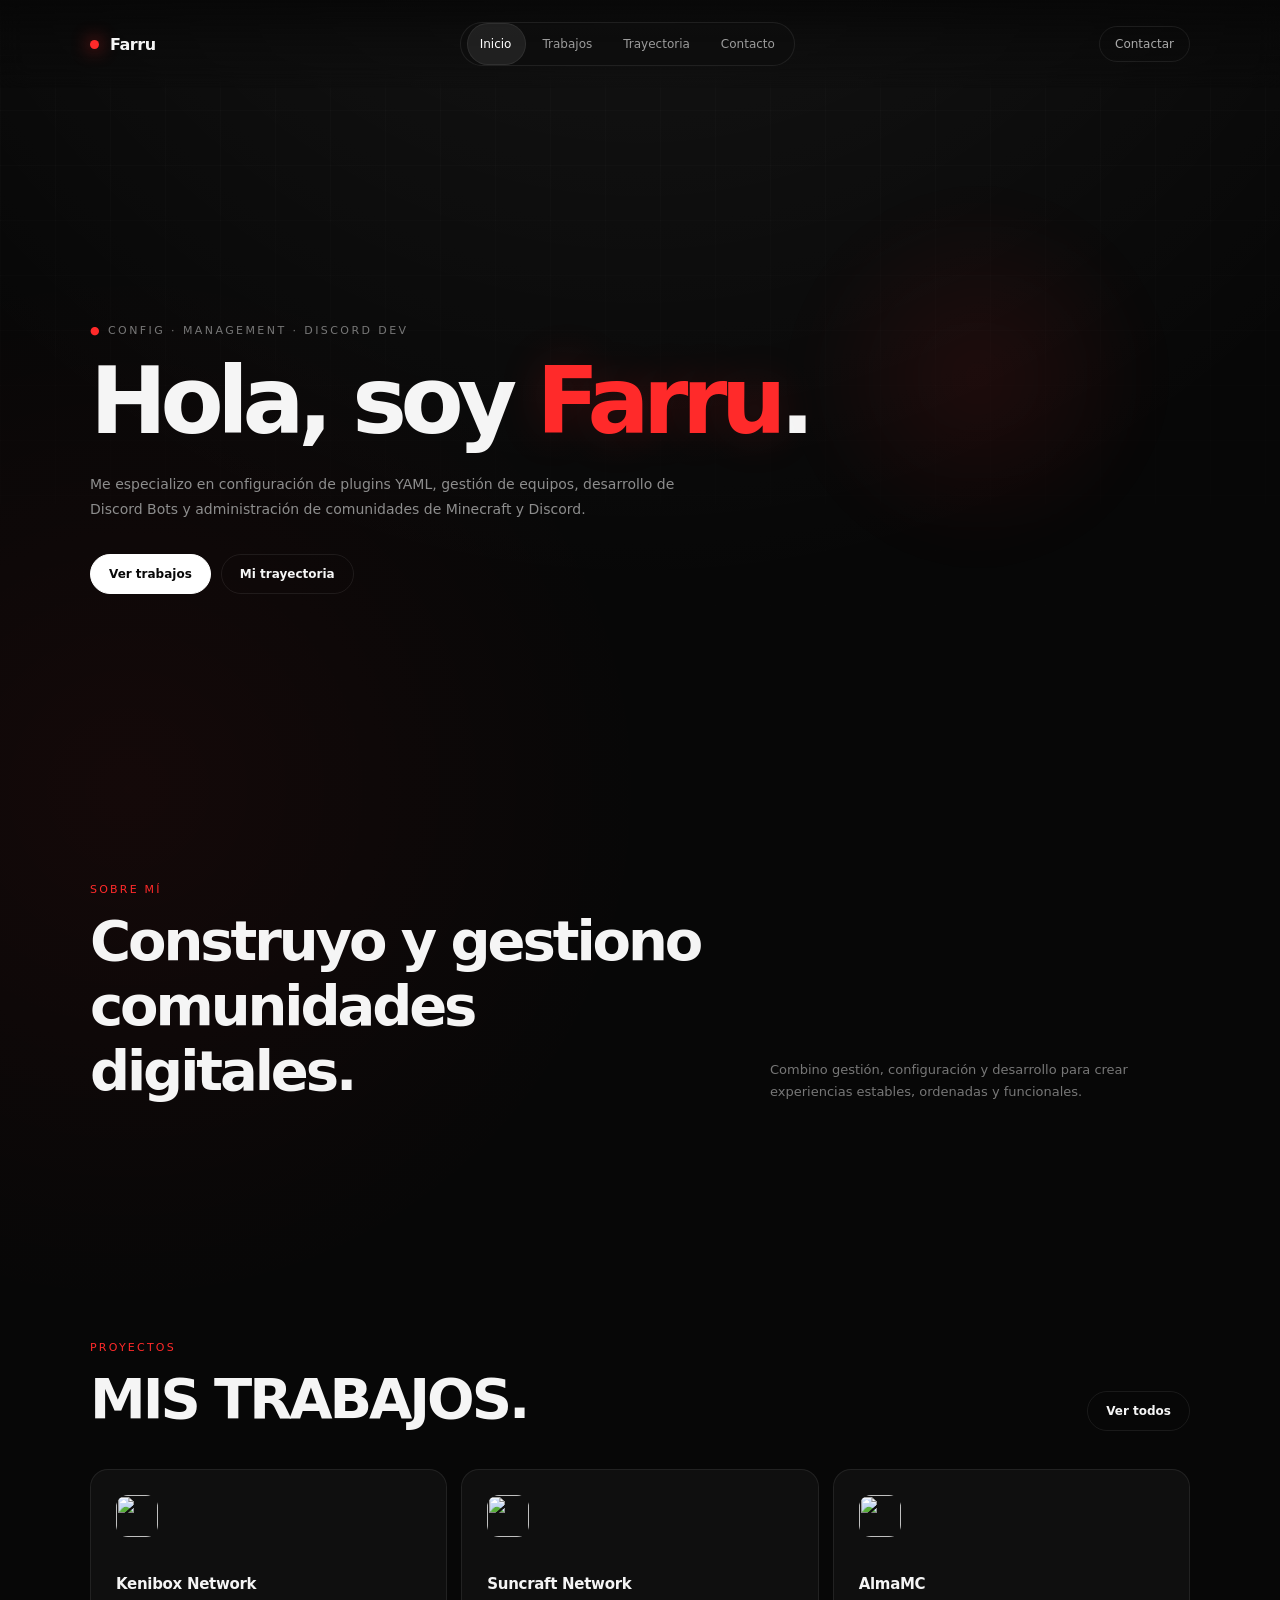
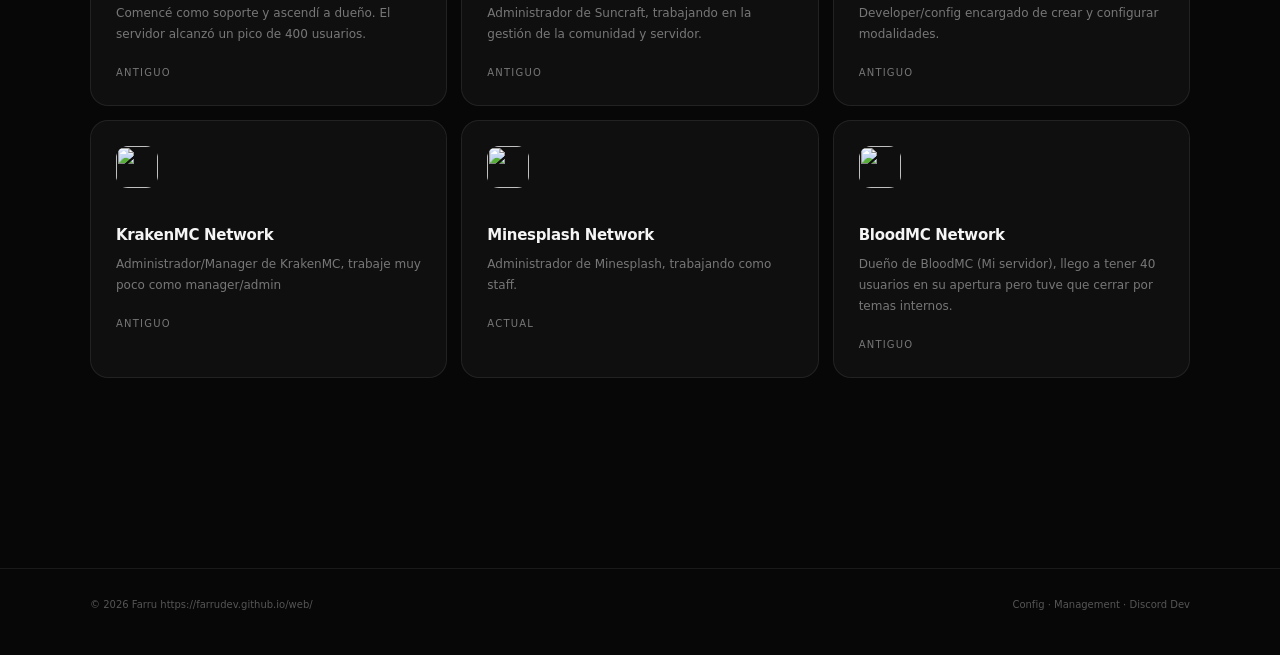
==== commit 3eebfa1e: "index.html" ====
--- a/index.html
+++ b/index.html
@@ -6,7 +6,7 @@
 </head>
 <body>
 <header><div class="container navbar">
-<a class="brand" href="index.html"><span class="brand-dot"></span>Farrukooo</a>
+<a class="brand" href="index.html"><span class="brand-dot"></span>Farru</a>
 <div class="nav-wrap"><nav><ul><span class="nav-indicator"></span>
 <li><a class="active" href="index.html">Inicio</a></li>
 <li><a href="trabajos.html">Trabajos</a></li>
